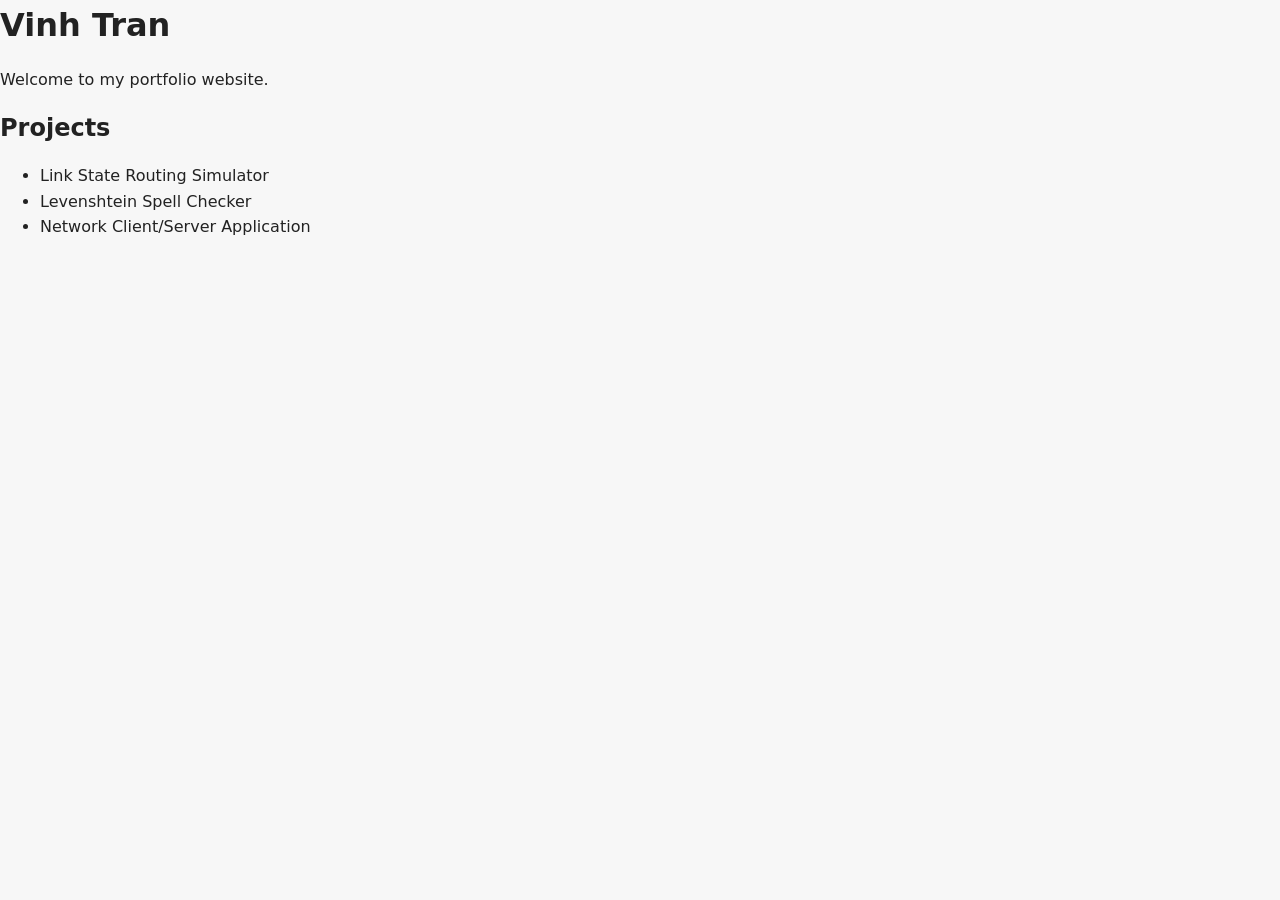
==== portfolio/index.html @ 3dbad582 "added .css and other files" ====
<!DOCTYPE html>
<html>
<head>
    <title>My Portfolio</title>
    <link rel="stylesheet" href="css/style.css">
</head>
<body>
    <h1>Vinh Tran</h1>
    <p>Welcome to my portfolio website.</p>

    <h2>Projects</h2>
    <ul>
        <li>Link State Routing Simulator</li>
        <li>Levenshtein Spell Checker</li>
        <li>Network Client/Server Application</li>
    </ul>
</body>
</html>
---- portfolio/css/style.css ----
/* Simple global stylesheet for portfolio pages */

:root {
  --bg: #f7f7f7;
  --surface: #ffffff;
  --text: #222222;
  --muted: #555555;
  --primary: #1e90ff;
  --border: #dddddd;
  --radius: 12px;
}

* {
  box-sizing: border-box;
}

html {
  scroll-behavior: smooth;
}

body {
  margin: 0;
  min-height: 100vh;
  font-family: Inter, system-ui, -apple-system, BlinkMacSystemFont, "Segoe UI", sans-serif;
  line-height: 1.6;
  color: var(--text);
  background: var(--bg);
}

img {
  max-width: 100%;
  display: block;
}

a {
  color: var(--primary);
  text-decoration: none;
}

a:hover,
a:focus {
  text-decoration: underline;
}

button,
input,
textarea,
select {
  font: inherit;
}

.container {
  width: min(1120px, calc(100% - 2rem));
  margin: 0 auto;
  padding: 2rem 0;
}

header,
section,
footer {
  padding: 2rem 0;
}

.card {
  background: var(--surface);
  border: 1px solid var(--border);
  border-radius: var(--radius);
  padding: 1.5rem;
  box-shadow: 0 8px 24px rgba(0, 0, 0, 0.04);
}

h1,
h2,
h3,
h4,
h5,
h6 {
  margin: 0 0 1rem;
  color: var(--text);
}

p {
  margin: 0 0 1rem;
}

button,
.button {
  display: inline-flex;
  align-items: center;
  justify-content: center;
  padding: 0.75rem 1.25rem;
  border: 1px solid transparent;
  border-radius: 999px;
  background: var(--primary);
  color: white;
  cursor: pointer;
  transition: background 0.2s ease;
}

button:hover,
.button:hover {
  background: #006ed9;
}

.grid {
  display: grid;
  gap: 1.5rem;
}

@media (min-width: 768px) {
  .grid-2 {
    grid-template-columns: repeat(2, minmax(0, 1fr));
  }
}
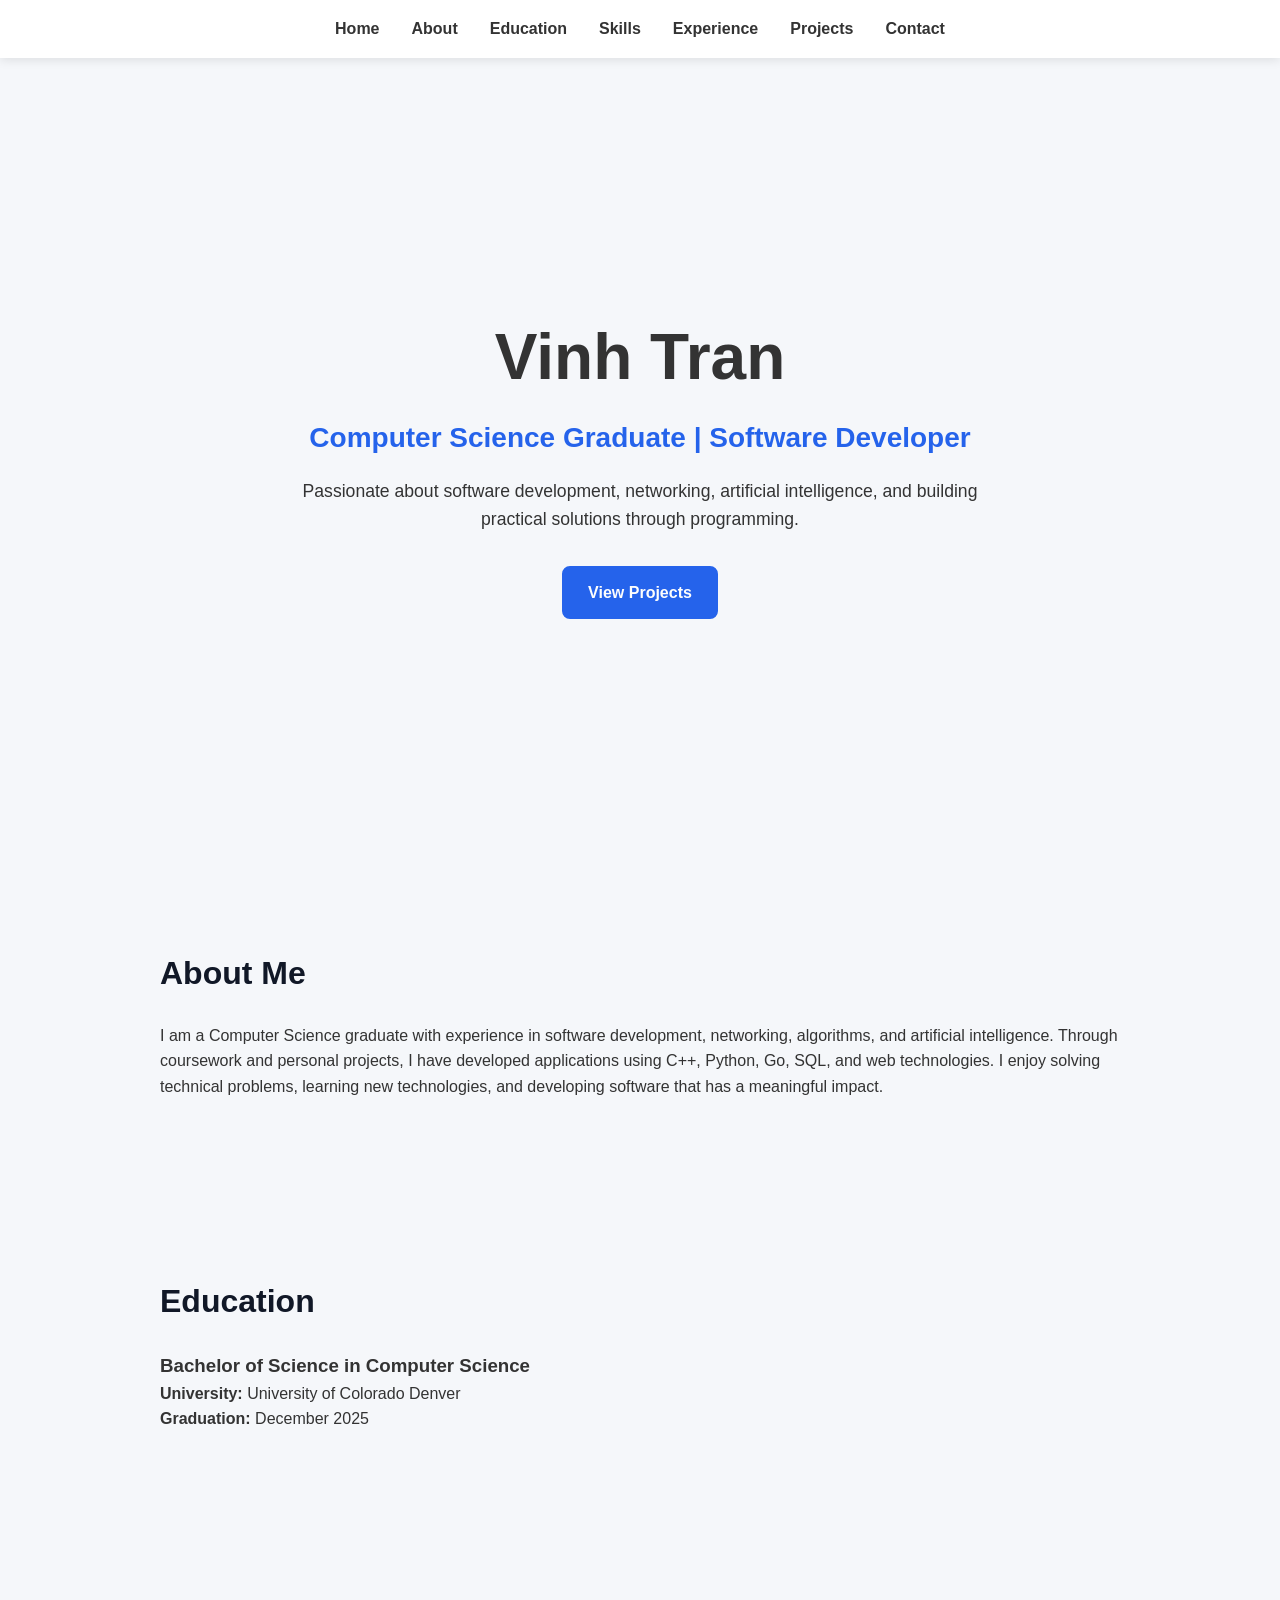
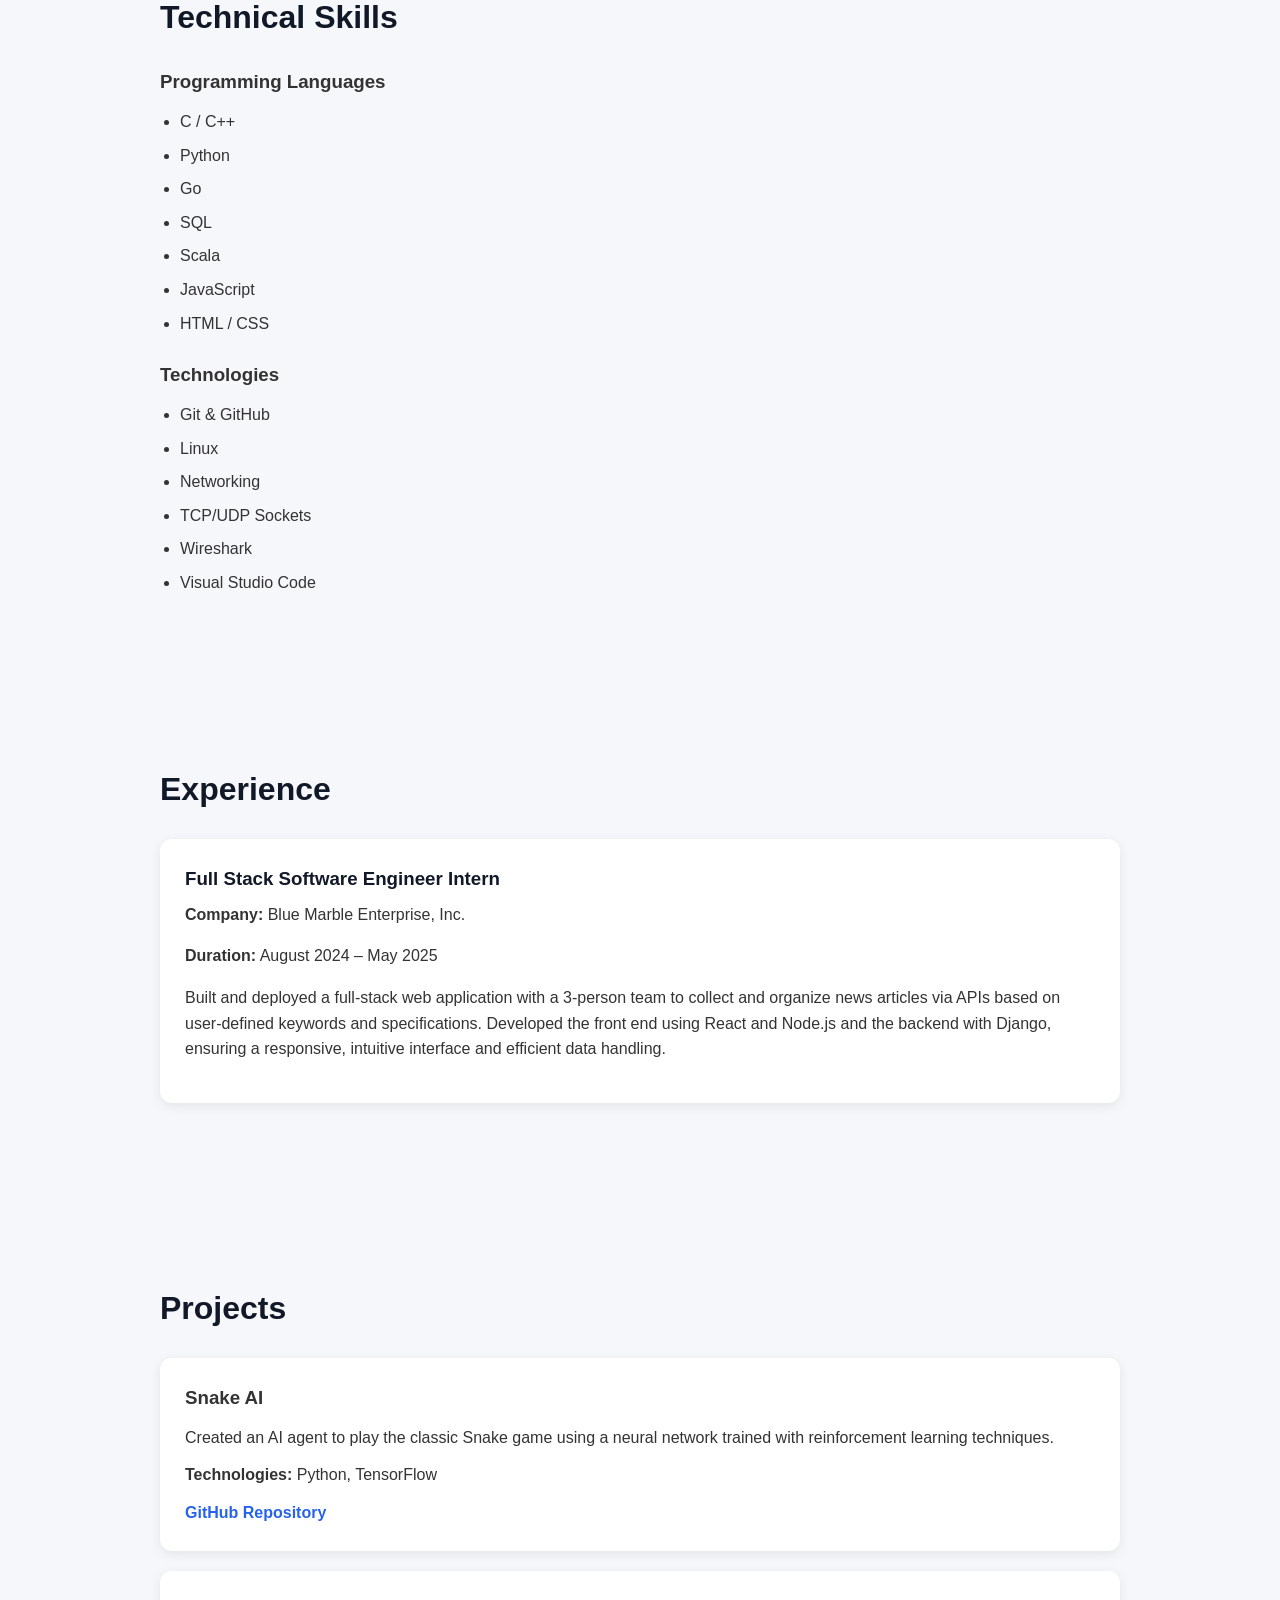
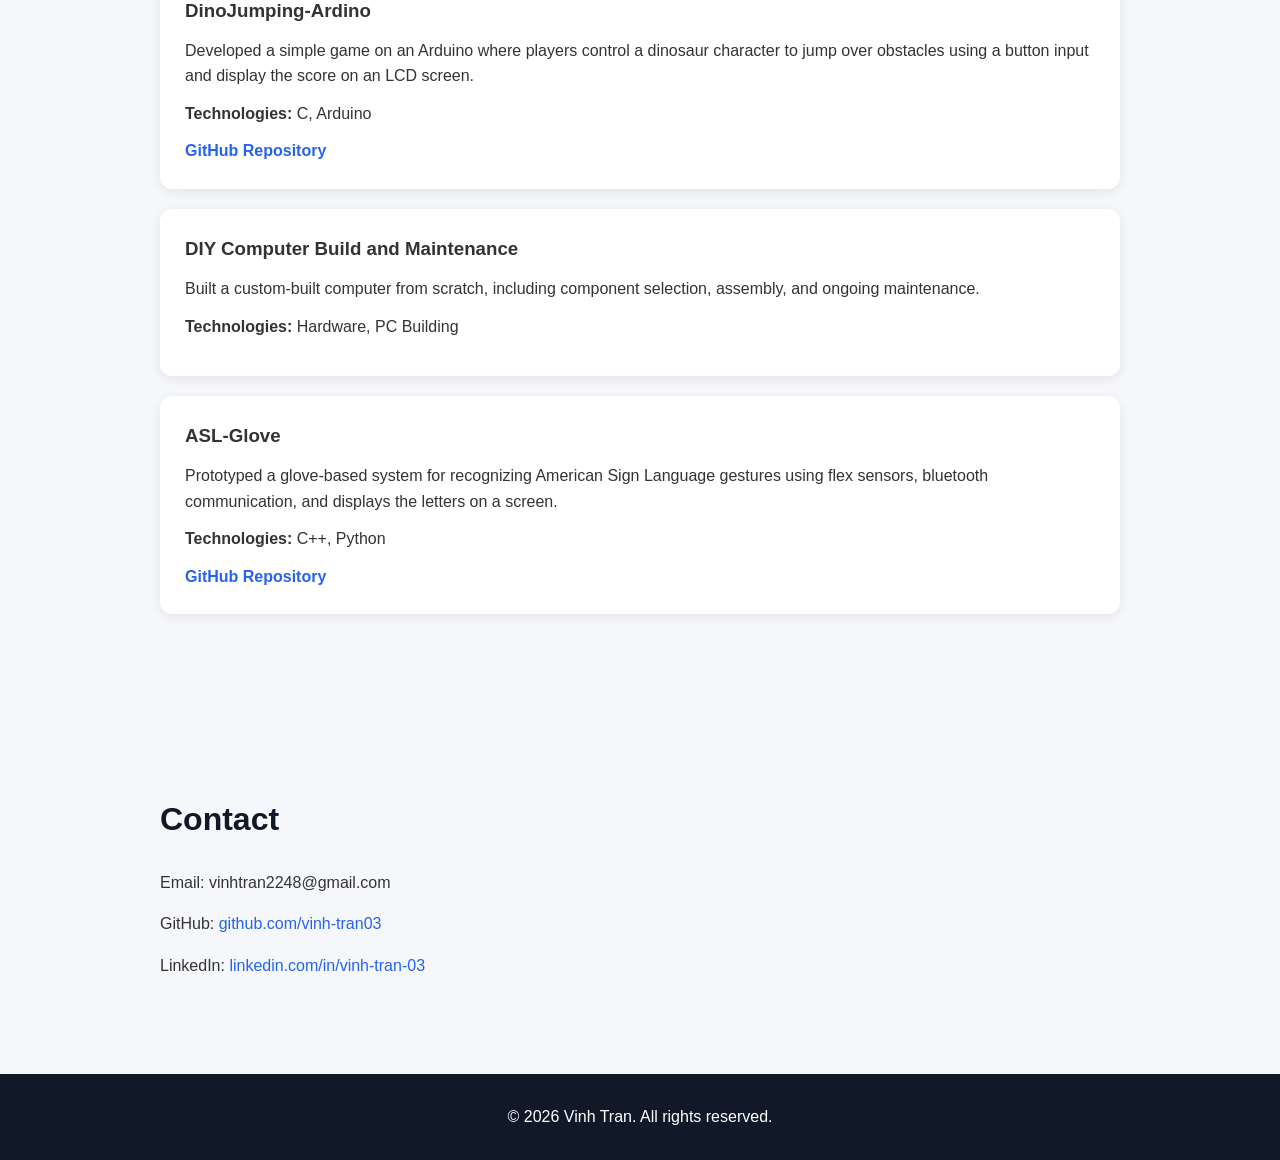
==== commit 6a24c16a: "added relevant info and better styling" ====
--- a/portfolio/index.html
+++ b/portfolio/index.html
@@ -1,18 +1,183 @@
 <!DOCTYPE html>
-<html>
+<html lang="en">
 <head>
-    <title>My Portfolio</title>
+    <meta charset="UTF-8">
+    <meta name="viewport" content="width=device-width, initial-scale=1.0">
+    <title>Vinh Tran | Portfolio</title>
+
     <link rel="stylesheet" href="css/style.css">
 </head>
 <body>
-    <h1>Vinh Tran</h1>
-    <p>Welcome to my portfolio website.</p>
 
-    <h2>Projects</h2>
-    <ul>
-        <li>Link State Routing Simulator</li>
-        <li>Levenshtein Spell Checker</li>
-        <li>Network Client/Server Application</li>
-    </ul>
+    <header>
+        <nav>
+            <ul>
+                <li><a href="#home">Home</a></li>
+                <li><a href="#about">About</a></li>
+                <li><a href="#education">Education</a></li>
+                <li><a href="#skills">Skills</a></li>
+                <li><a href="#experience">Experience</a></li>
+                <li><a href="#projects">Projects</a></li>
+                <li><a href="#contact">Contact</a></li>
+            </ul>
+        </nav>
+    </header>
+
+    <!-- Home Section -->
+    <section id="home">
+        <h1>Vinh Tran</h1>
+        <h2>Computer Science Graduate | Software Developer</h2>
+
+        <p>
+            Passionate about software development, networking,
+            artificial intelligence, and building practical solutions
+            through programming.
+        </p>
+
+        <div>
+            <a href="#projects">View Projects</a>
+        </div>
+    </section>
+
+    <!-- About Section -->
+    <section id="about">
+        <h2>About Me</h2>
+
+        <p>
+            I am a Computer Science graduate with experience in software
+            development, networking, algorithms, and artificial intelligence.
+            Through coursework and personal projects, I have developed
+            applications using C++, Python, Go, SQL, and web technologies.
+            I enjoy solving technical problems, learning new technologies,
+            and developing software that has a meaningful impact.
+        </p>
+    </section>
+
+    <!-- Education Section -->
+    <section id="education">
+        <h2>Education</h2>
+            <h3>Bachelor of Science in Computer Science</h3>
+            <p><strong>University:</strong> University of Colorado Denver</p>
+            <p><strong>Graduation:</strong> December 2025</p>
+    </section>
+
+    <!-- Skills Section -->
+    <section id="skills">
+        <h2>Technical Skills</h2>
+
+        <h3>Programming Languages</h3>
+        <ul>
+            <li>C / C++</li>
+            <li>Python</li>
+            <li>Go</li>
+            <li>SQL</li>
+            <li>Scala</li>
+            <li>JavaScript</li>
+            <li>HTML / CSS</li>
+        </ul>
+
+        <h3>Technologies</h3>
+        <ul>
+            <li>Git & GitHub</li>
+            <li>Linux</li>
+            <li>Networking</li>
+            <li>TCP/UDP Sockets</li>
+            <li>Wireshark</li>
+            <li>Visual Studio Code</li>
+        </ul>
+    </section>
+
+   <!-- Experience Section -->
+    <section id="experience">
+        <h2>Experience</h2>
+
+        <div class="experience-card">
+            <h3>Full Stack Software Engineer Intern</h3>
+            <p><strong>Company:</strong> Blue Marble Enterprise, Inc.</p>
+            <p><strong>Duration:</strong>  August 2024 – May 2025</p>
+            <p>
+                Built and deployed a full-stack web application with a 3-person team to collect and 
+                organize news articles via APIs based on user-defined keywords and specifications.
+                Developed the front end using React and Node.js and the backend with Django, 
+                ensuring a responsive, intuitive interface and efficient data handling. 
+            </p>
+        </div>
+    </section>
+
+    <!-- Projects Section -->
+    <section id="projects">
+        <h2>Projects</h2>
+
+        <div class="project-card">
+            <h3>Snake AI</h3>
+            <p>
+                Created an AI agent to play the classic Snake game using a neural network trained 
+                with reinforcement learning techniques.
+            </p>
+
+            <p><strong>Technologies:</strong> Python, TensorFlow</p>
+
+            <a href="https://github.com/vinh-tran03/SnakeAI" target="_blank">GitHub Repository</a>
+        </div>
+
+        <div class="project-card">
+            <h3>DinoJumping-Ardino</h3>
+            <p>
+                Developed a simple game on an Arduino where players control a dinosaur character
+                to jump over obstacles using a button input and display the score on an LCD screen.
+            </p>
+
+            <p><strong>Technologies:</strong> C, Arduino</p>
+
+            <a href="https://github.com/vinh-tran03/DinoJumping-Ardino" target="_blank">GitHub Repository</a>
+        </div>
+
+        <div class="project-card">
+            <h3>DIY Computer Build and Maintenance</h3>
+            <p>
+                Built a custom-built computer from scratch, including component selection,
+                assembly, and ongoing maintenance.
+            </p>
+            <p><strong>Technologies:</strong> Hardware, PC Building</p>
+        </div>
+
+        <div class="project-card">
+            <h3>ASL-Glove</h3>
+            <p>
+                Prototyped a glove-based system for recognizing American Sign Language
+                gestures using flex sensors, bluetooth communication, and displays the letters on a screen.
+            </p>
+
+            <p><strong>Technologies:</strong> C++, Python</p>
+
+            <a href="https://github.com/vinh-tran03/ASL-Glove" target="_blank">GitHub Repository</a>
+        </div>
+    </section>
+
+    <!-- Contact Section -->
+    <section id="contact">
+        <h2>Contact</h2>
+
+        <p>Email: vinhtran2248@gmail.com</p>
+
+        <p>
+            GitHub:
+            <a href="https://github.com/vinh-tran03" target="_blank">
+                github.com/vinh-tran03
+            </a>
+        </p>
+
+        <p>
+            LinkedIn:
+            <a href="https://www.linkedin.com/in/vinh-tran-03/" target="_blank">
+                linkedin.com/in/vinh-tran-03
+            </a>
+        </p>
+    </section>
+
+    <footer>
+        <p>&copy; 2026 Vinh Tran. All rights reserved.</p>
+    </footer>
+
 </body>
 </html>
--- a/portfolio/css/style.css
+++ b/portfolio/css/style.css
@@ -1,114 +1,282 @@
-/* Simple global stylesheet for portfolio pages */
-
-:root {
-  --bg: #f7f7f7;
-  --surface: #ffffff;
-  --text: #222222;
-  --muted: #555555;
-  --primary: #1e90ff;
-  --border: #dddddd;
-  --radius: 12px;
-}
+/* =========================
+   Global Styles
+========================= */
 
 * {
-  box-sizing: border-box;
+    margin: 0;
+    padding: 0;
+    box-sizing: border-box;
 }
 
 html {
-  scroll-behavior: smooth;
+    scroll-behavior: smooth;
 }
 
 body {
-  margin: 0;
-  min-height: 100vh;
-  font-family: Inter, system-ui, -apple-system, BlinkMacSystemFont, "Segoe UI", sans-serif;
-  line-height: 1.6;
-  color: var(--text);
-  background: var(--bg);
-}
-
-img {
-  max-width: 100%;
-  display: block;
-}
-
-a {
-  color: var(--primary);
-  text-decoration: none;
-}
-
-a:hover,
-a:focus {
-  text-decoration: underline;
-}
-
-button,
-input,
-textarea,
-select {
-  font: inherit;
-}
-
-.container {
-  width: min(1120px, calc(100% - 2rem));
-  margin: 0 auto;
-  padding: 2rem 0;
-}
-
-header,
-section,
+    font-family: Arial, Helvetica, sans-serif;
+    line-height: 1.6;
+    background-color: #f5f7fa;
+    color: #333;
+}
+
+/* =========================
+   Navigation
+========================= */
+
+header {
+    position: sticky;
+    top: 0;
+    background: white;
+    box-shadow: 0 2px 10px rgba(0, 0, 0, 0.1);
+    z-index: 100;
+}
+
+nav {
+    max-width: 1200px;
+    margin: auto;
+    padding: 1rem 2rem;
+}
+
+nav ul {
+    display: flex;
+    justify-content: center;
+    gap: 2rem;
+    list-style: none;
+}
+
+nav a {
+    text-decoration: none;
+    color: #333;
+    font-weight: 600;
+    transition: 0.3s;
+}
+
+nav a:hover {
+    color: #2563eb;
+}
+
+/* =========================
+   Sections
+========================= */
+
+section {
+    max-width: 1000px;
+    margin: auto;
+    padding: 80px 20px;
+}
+
+section h2 {
+    font-size: 2rem;
+    margin-bottom: 1.5rem;
+    color: #111827;
+}
+
+/* =========================
+   Home Section
+========================= */
+
+#home {
+    min-height: 90vh;
+    display: flex;
+    flex-direction: column;
+    justify-content: center;
+    text-align: center;
+}
+
+#home h1 {
+    font-size: 4rem;
+    margin-bottom: 0.5rem;
+}
+
+#home h2 {
+    font-size: 1.75rem;
+    color: #2563eb;
+    margin-bottom: 1rem;
+}
+
+#home p {
+    max-width: 700px;
+    margin: 0 auto 2rem;
+    font-size: 1.1rem;
+}
+
+#home div {
+    display: flex;
+    justify-content: center;
+    gap: 1rem;
+    flex-wrap: wrap;
+}
+
+/* Buttons */
+
+#home a {
+    display: inline-block;
+    text-decoration: none;
+    padding: 12px 24px;
+    border-radius: 8px;
+    font-weight: bold;
+    transition: 0.3s;
+    background-color: #2563eb;
+    color: white;
+}
+
+#home a:hover {
+    transform: translateY(-2px);
+}
+
+#home a:last-child {
+    border: 2px solid #2563eb;
+    color: #fdfdfd;
+}
+
+#home a:last-child:hover {
+    background-color: #2563eb;
+    color: white;
+}
+
+/* =========================
+   About
+========================= */
+
+#about p {
+    margin-bottom: 1rem;
+}
+
+/* =========================
+   Skills
+========================= */
+
+#skills h3 {
+    margin-top: 1.5rem;
+    margin-bottom: 0.75rem;
+}
+
+#skills ul {
+    margin-left: 20px;
+}
+
+#skills li {
+    margin-bottom: 0.5rem;
+}
+
+/* =========================
+   Experience
+========================= */
+
+.experience-card {
+    background: white;
+    padding: 25px;
+    margin-bottom: 20px;
+    border-radius: 12px;
+    box-shadow: 0 3px 12px rgba(0,0,0,0.08);
+}
+
+.experience-card h3 {
+    margin-bottom: 0.5rem;
+    color: #111827;
+}
+
+.experience-card h4 {
+    color: #2563eb;
+    margin-bottom: 1rem;
+}
+
+.experience-card p {
+    margin-bottom: 1rem;
+}
+
+.experience-card ul {
+    margin-left: 20px;
+    margin-bottom: 1rem;
+}
+
+.experience-card li {
+    margin-bottom: 0.5rem;
+}
+
+/* =========================
+   Projects
+========================= */
+
+.project-card {
+    background: white;
+    padding: 25px;
+    margin-bottom: 20px;
+    border-radius: 12px;
+    box-shadow: 0 3px 12px rgba(0,0,0,0.08);
+    transition: 0.3s;
+}
+
+.project-card:hover {
+    transform: translateY(-4px);
+}
+
+.project-card h3 {
+    margin-bottom: 0.75rem;
+}
+
+.project-card p {
+    margin-bottom: 0.75rem;
+}
+
+.project-card a {
+    color: #2563eb;
+    text-decoration: none;
+    font-weight: bold;
+}
+
+.project-card a:hover {
+    text-decoration: underline;
+}
+
+/* =========================
+   Contact
+========================= */
+
+#contact p {
+    margin-bottom: 1rem;
+}
+
+#contact a {
+    color: #2563eb;
+    text-decoration: none;
+}
+
+#contact a:hover {
+    text-decoration: underline;
+}
+
+/* =========================
+   Footer
+========================= */
+
 footer {
-  padding: 2rem 0;
-}
-
-.card {
-  background: var(--surface);
-  border: 1px solid var(--border);
-  border-radius: var(--radius);
-  padding: 1.5rem;
-  box-shadow: 0 8px 24px rgba(0, 0, 0, 0.04);
-}
-
-h1,
-h2,
-h3,
-h4,
-h5,
-h6 {
-  margin: 0 0 1rem;
-  color: var(--text);
-}
-
-p {
-  margin: 0 0 1rem;
-}
-
-button,
-.button {
-  display: inline-flex;
-  align-items: center;
-  justify-content: center;
-  padding: 0.75rem 1.25rem;
-  border: 1px solid transparent;
-  border-radius: 999px;
-  background: var(--primary);
-  color: white;
-  cursor: pointer;
-  transition: background 0.2s ease;
-}
-
-button:hover,
-.button:hover {
-  background: #006ed9;
-}
-
-.grid {
-  display: grid;
-  gap: 1.5rem;
-}
-
-@media (min-width: 768px) {
-  .grid-2 {
-    grid-template-columns: repeat(2, minmax(0, 1fr));
-  }
-}
+    text-align: center;
+    padding: 30px;
+    background-color: #111827;
+    color: white;
+}
+
+/* =========================
+   Mobile
+========================= */
+
+@media (max-width: 768px) {
+
+    nav ul {
+        flex-wrap: wrap;
+        gap: 1rem;
+    }
+
+    #home h1 {
+        font-size: 2.5rem;
+    }
+
+    #home h2 {
+        font-size: 1.3rem;
+    }
+
+    section {
+        padding: 60px 20px;
+    }
+}
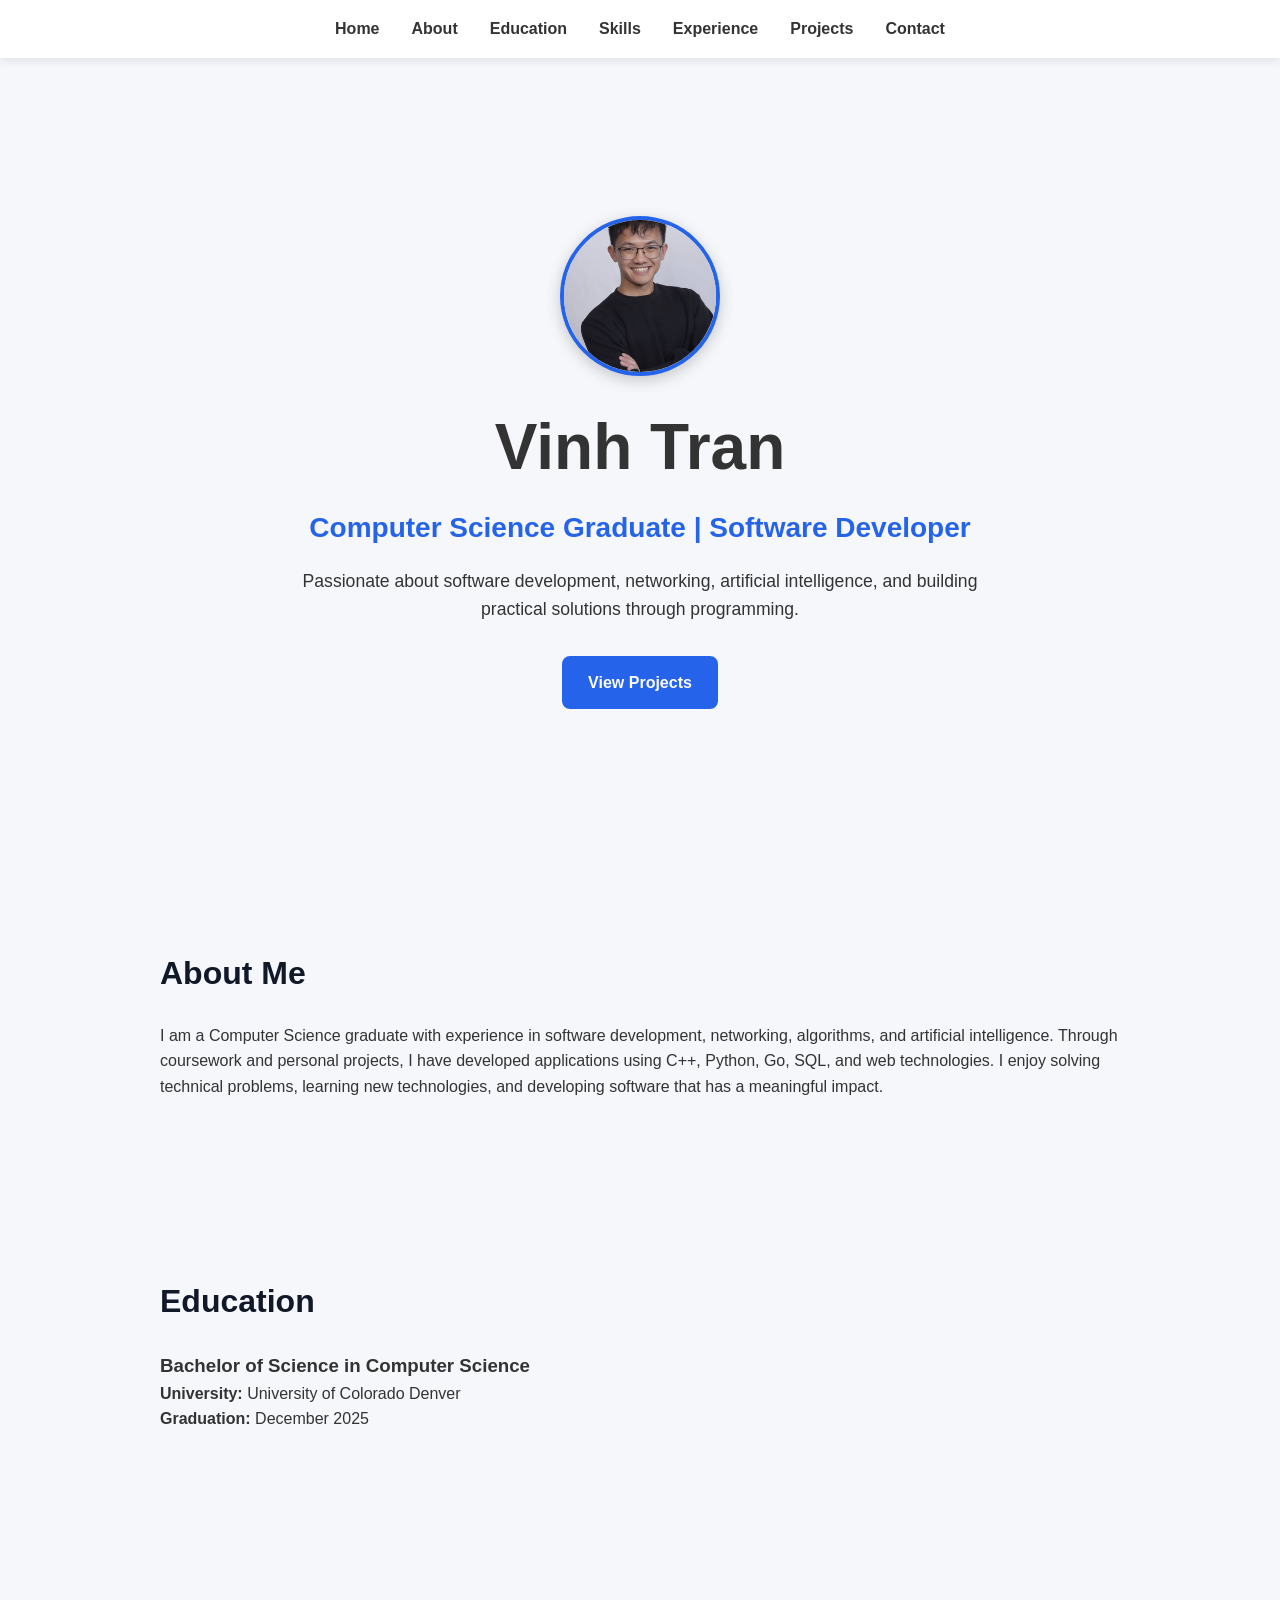
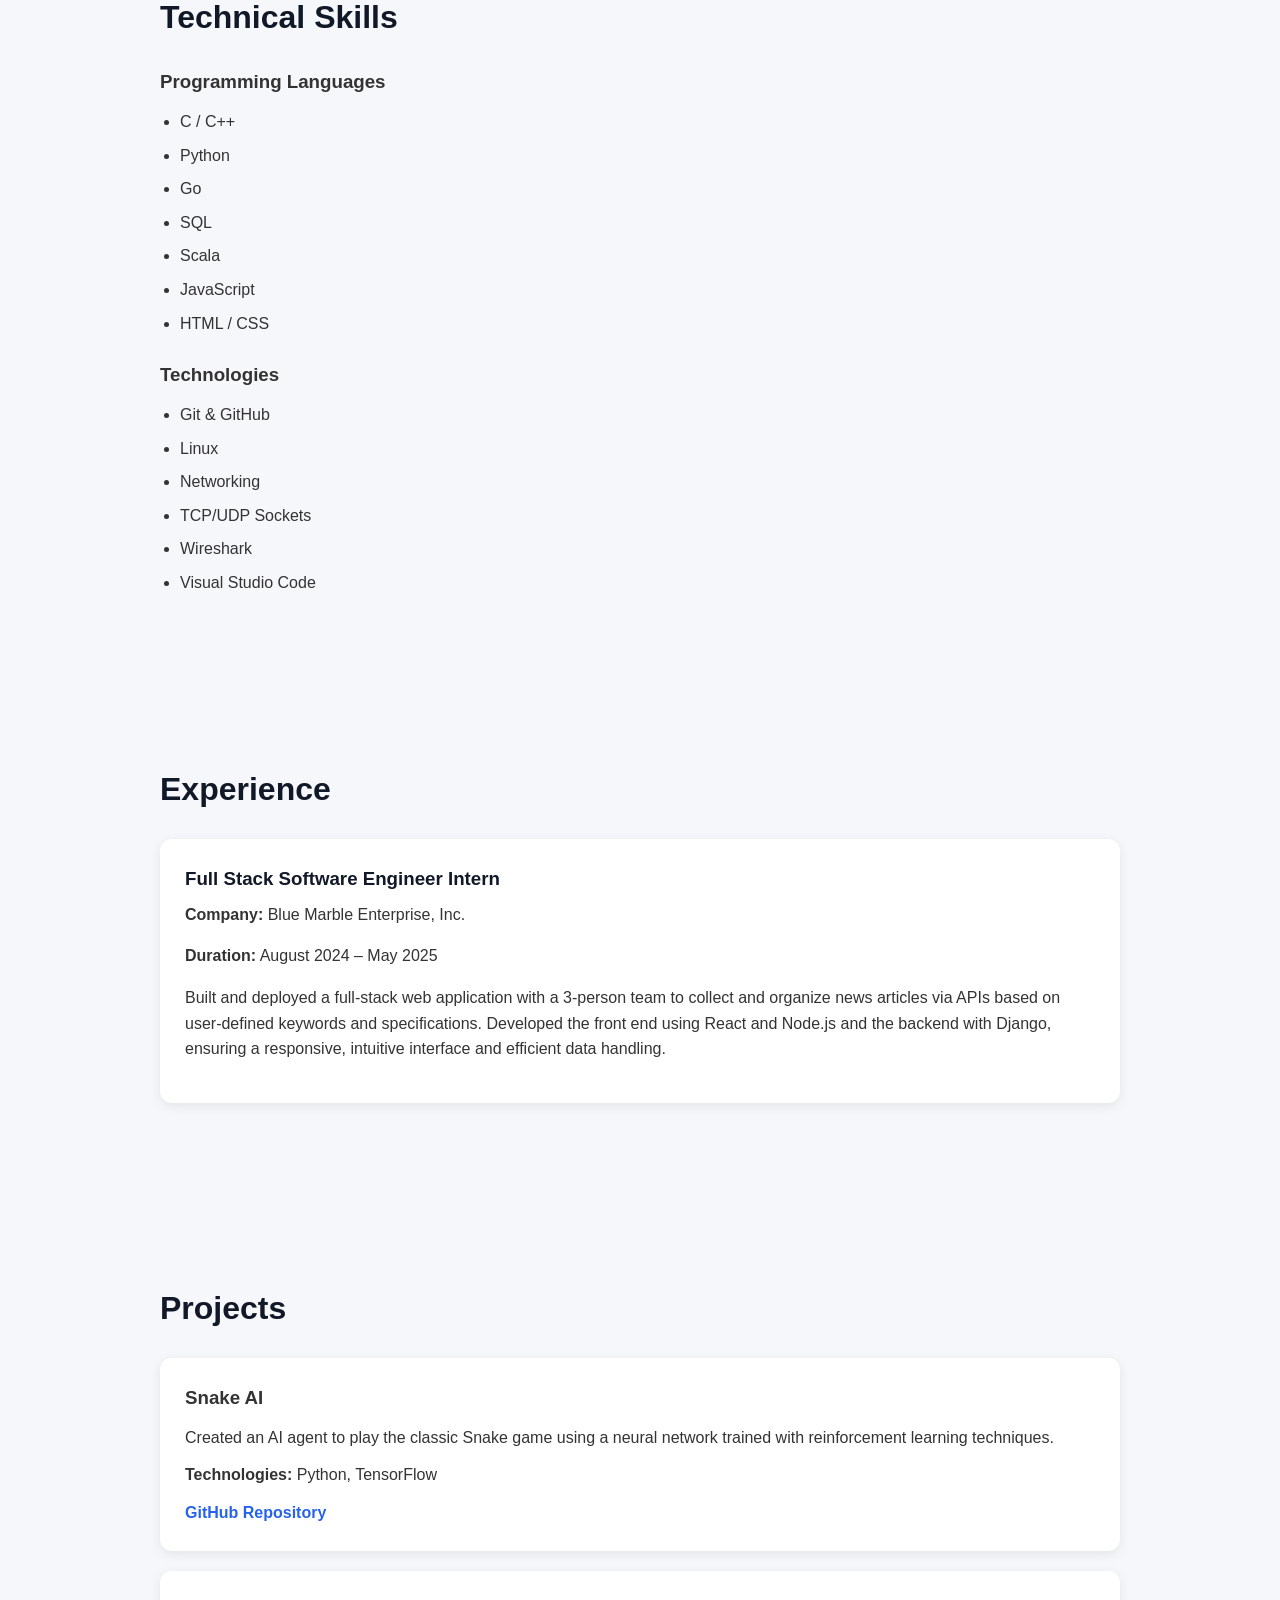
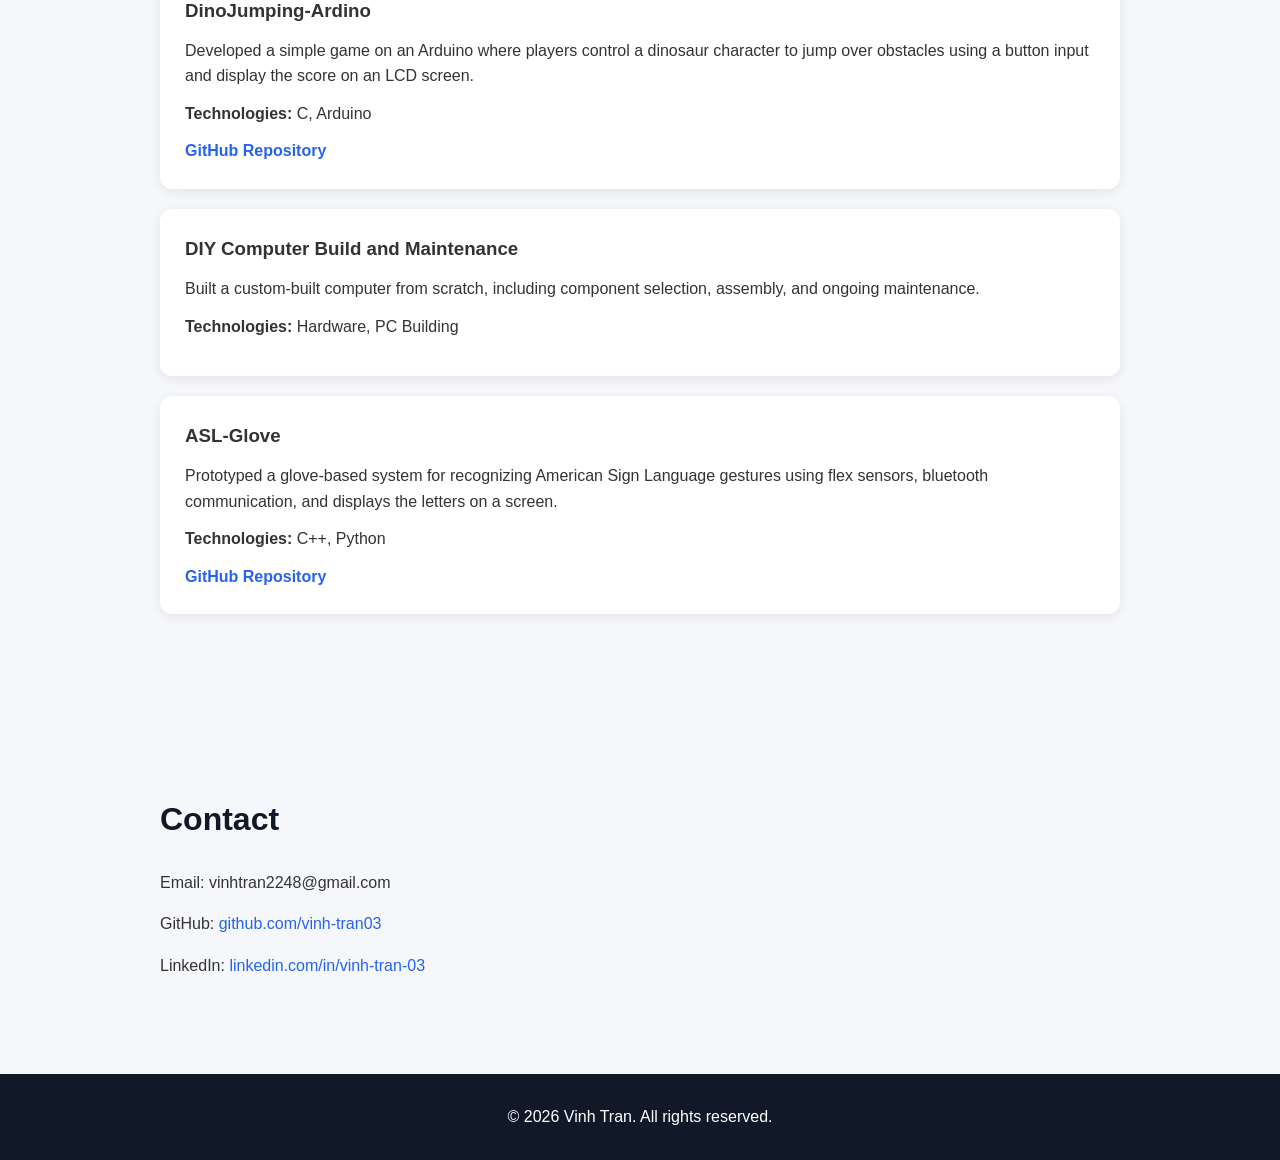
==== commit 388e7a5b: "added photo" ====
--- a/portfolio/index.html
+++ b/portfolio/index.html
@@ -25,6 +25,7 @@
 
     <!-- Home Section -->
     <section id="home">
+        <img src="images/profile.png" alt="Profile Picture" class="profile-photo">
         <h1>Vinh Tran</h1>
         <h2>Computer Science Graduate | Software Developer</h2>
 
@@ -42,7 +43,7 @@
     <!-- About Section -->
     <section id="about">
         <h2>About Me</h2>
-
+        
         <p>
             I am a Computer Science graduate with experience in software
             development, networking, algorithms, and artificial intelligence.
--- a/portfolio/css/style.css
+++ b/portfolio/css/style.css
@@ -230,6 +230,21 @@
 }
 
 /* =========================
+   Profile Photo
+========================= */
+
+.profile-photo {
+    width: 160px;
+    height: 160px;
+    object-fit: cover;
+    border-radius: 50%;
+    margin: 0 auto 20px;
+    display: block;
+    box-shadow: 0 4px 15px rgba(0,0,0,0.2);
+    border: 4px solid #2563eb;
+}
+
+/* =========================
    Contact
 ========================= */
 
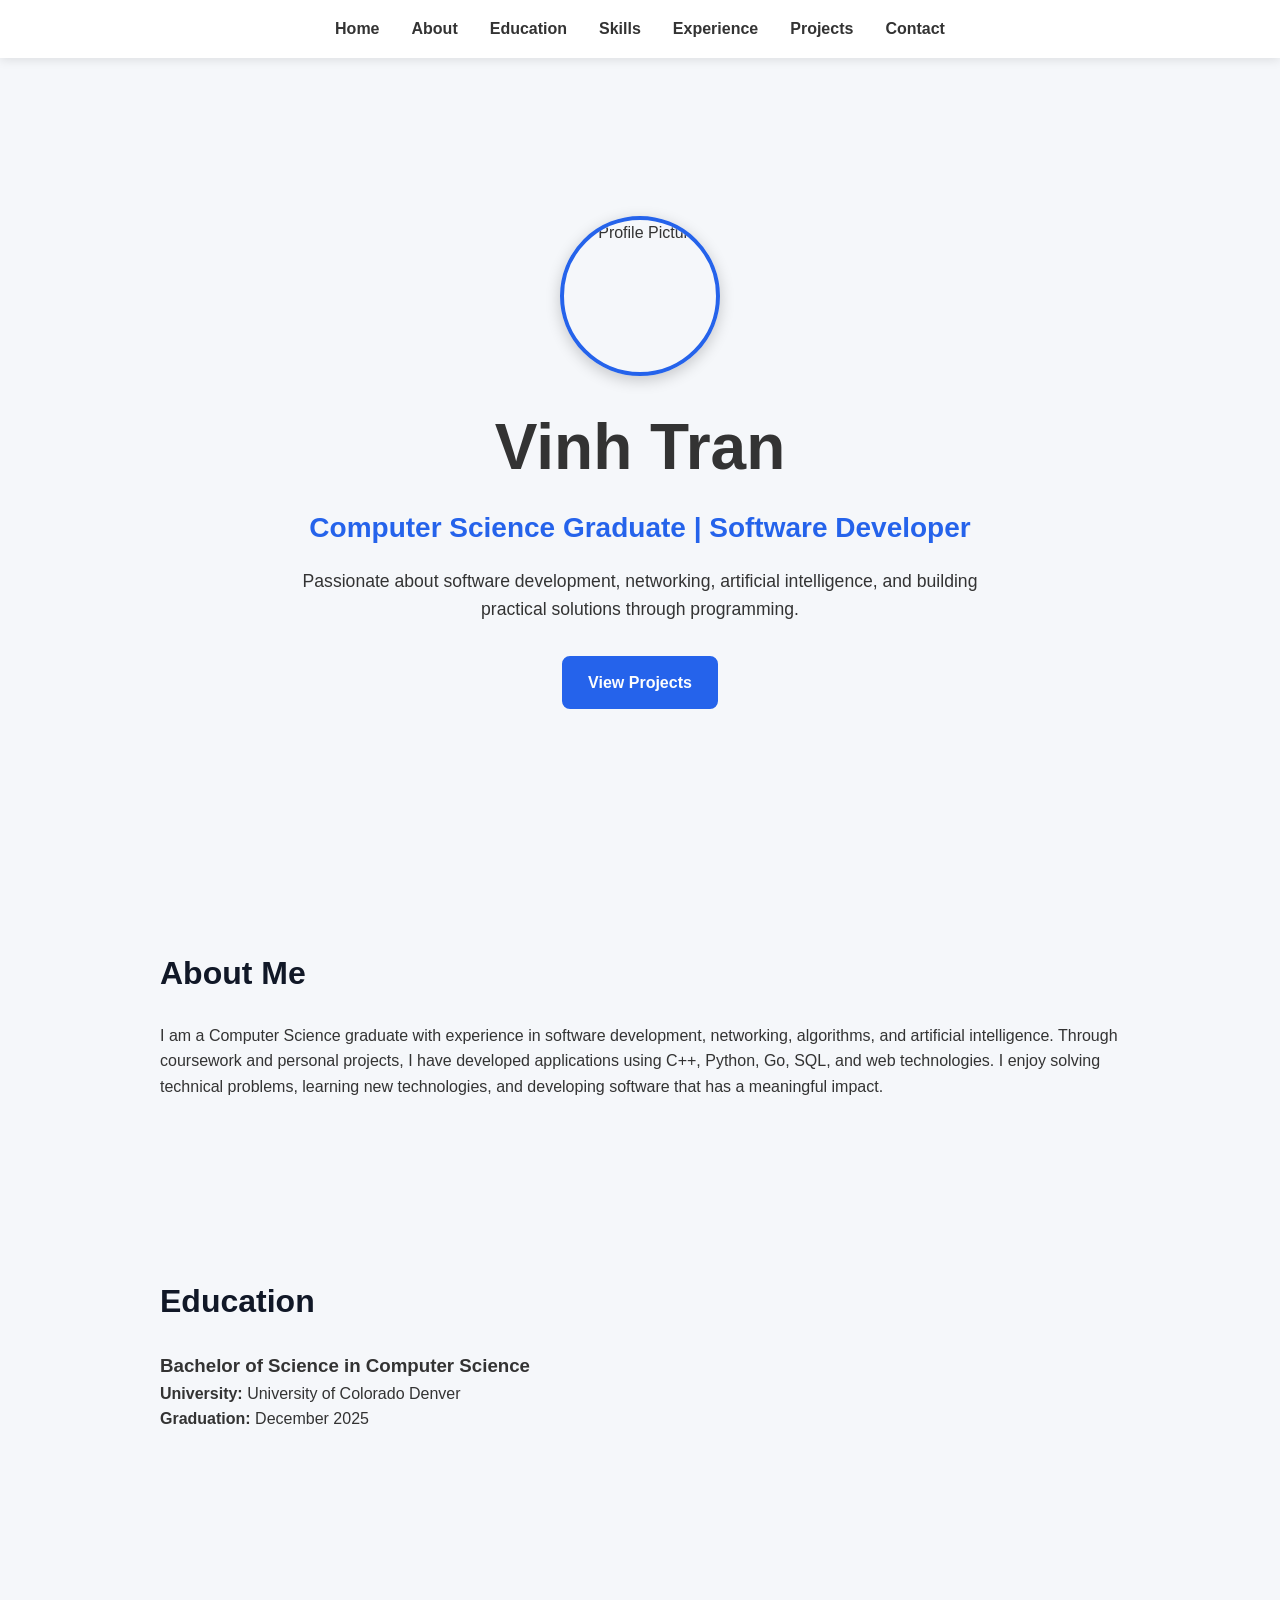
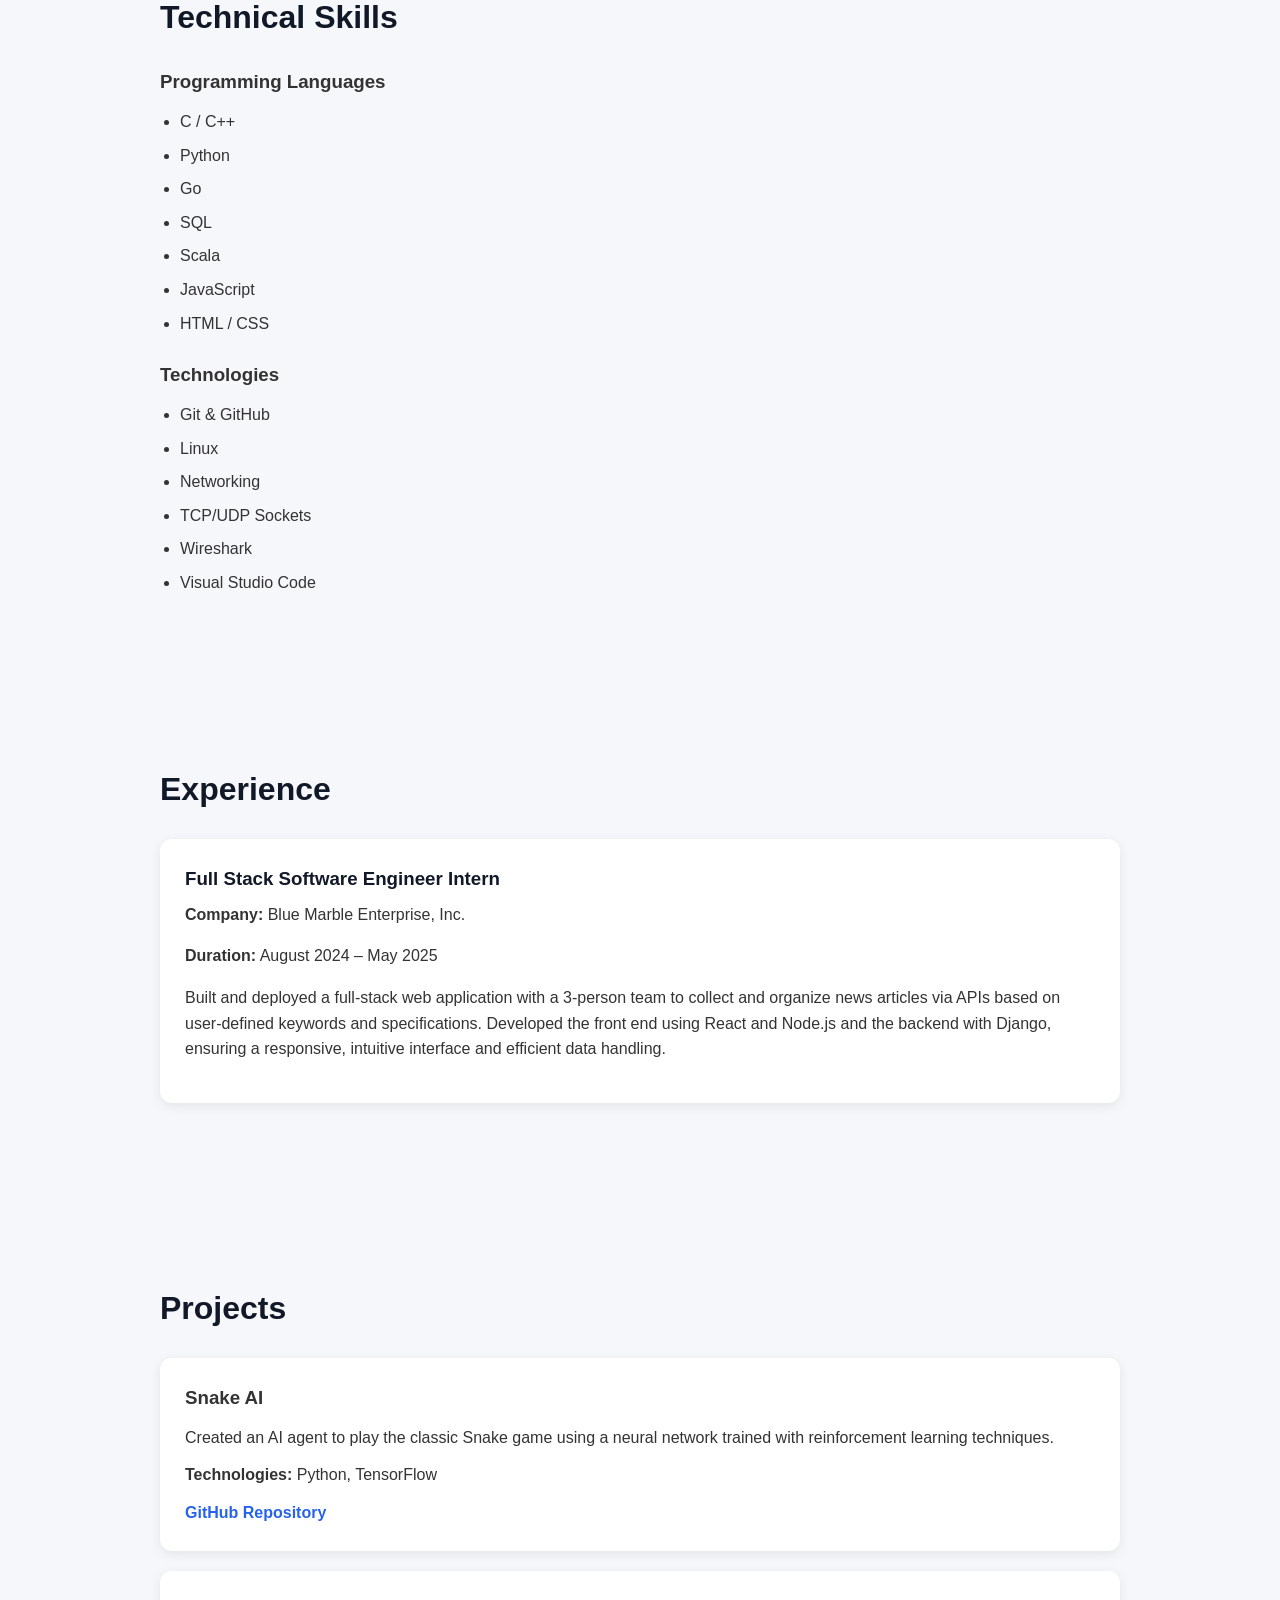
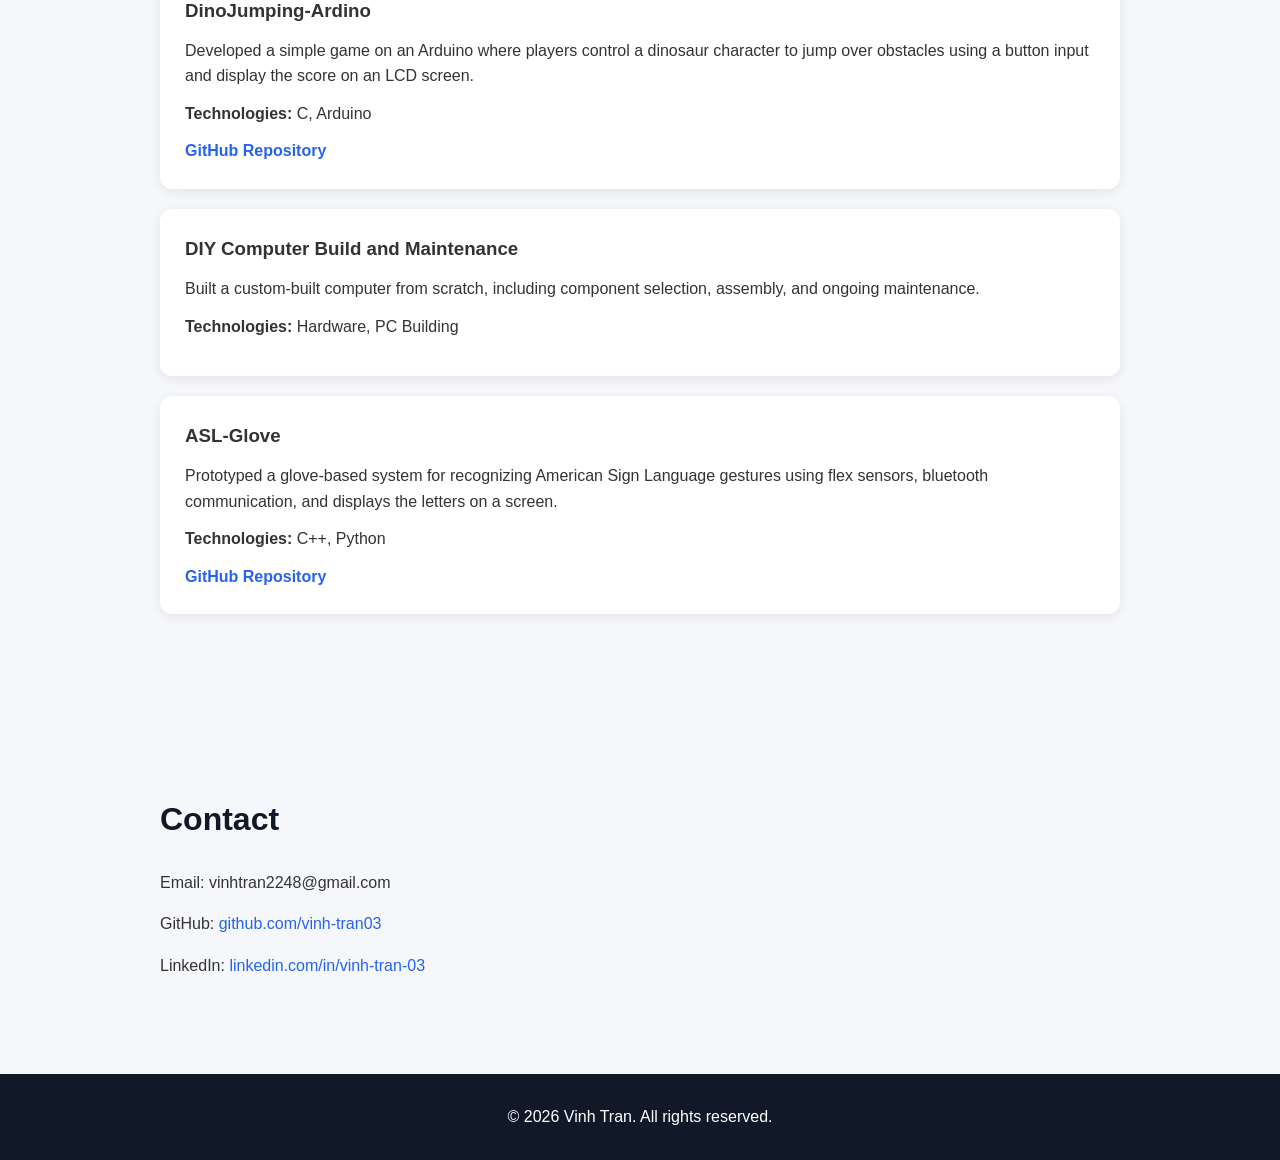
==== commit 92df5d3d: "Update index.html" ====
--- a/portfolio/index.html
+++ b/portfolio/index.html
@@ -25,7 +25,7 @@
 
     <!-- Home Section -->
     <section id="home">
-        <img src="images/profile.png" alt="Profile Picture" class="profile-photo">
+        <img src="images/profile.jpg" alt="Profile Picture" class="profile-photo">
         <h1>Vinh Tran</h1>
         <h2>Computer Science Graduate | Software Developer</h2>
 
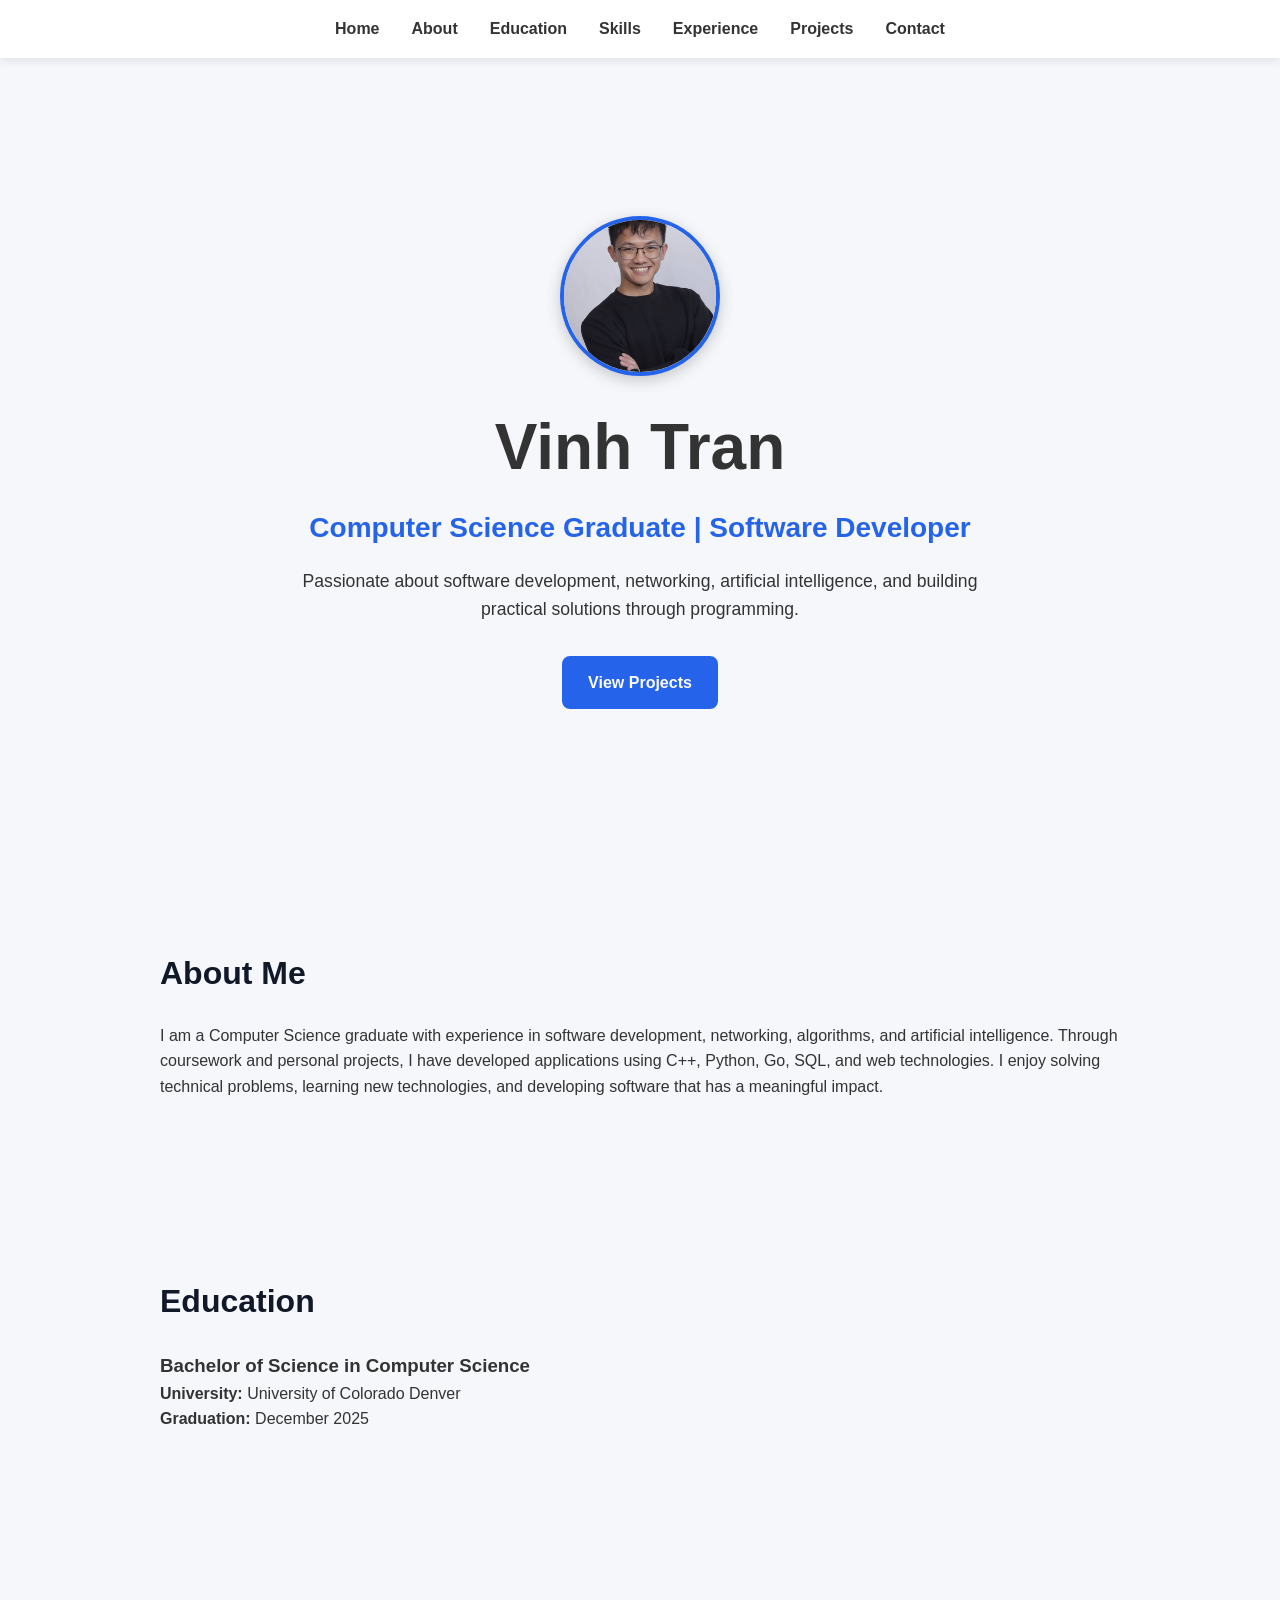
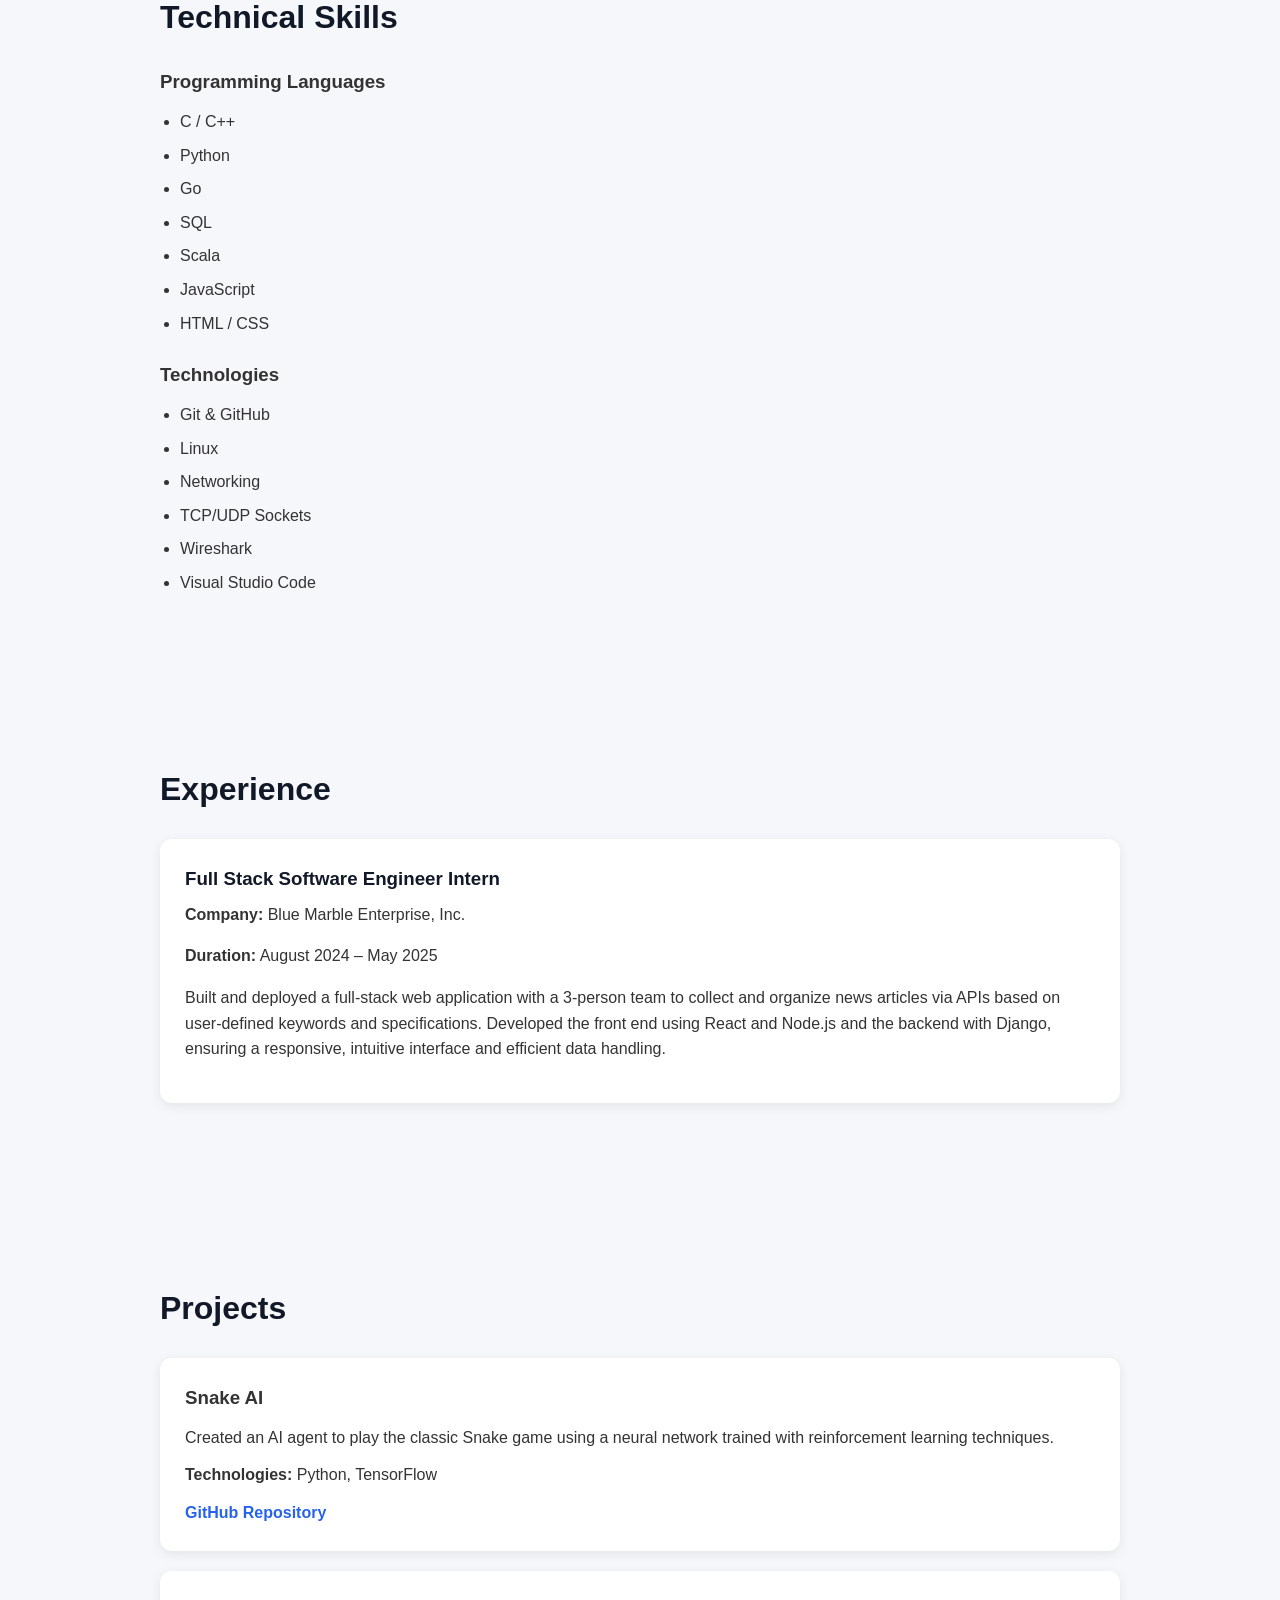
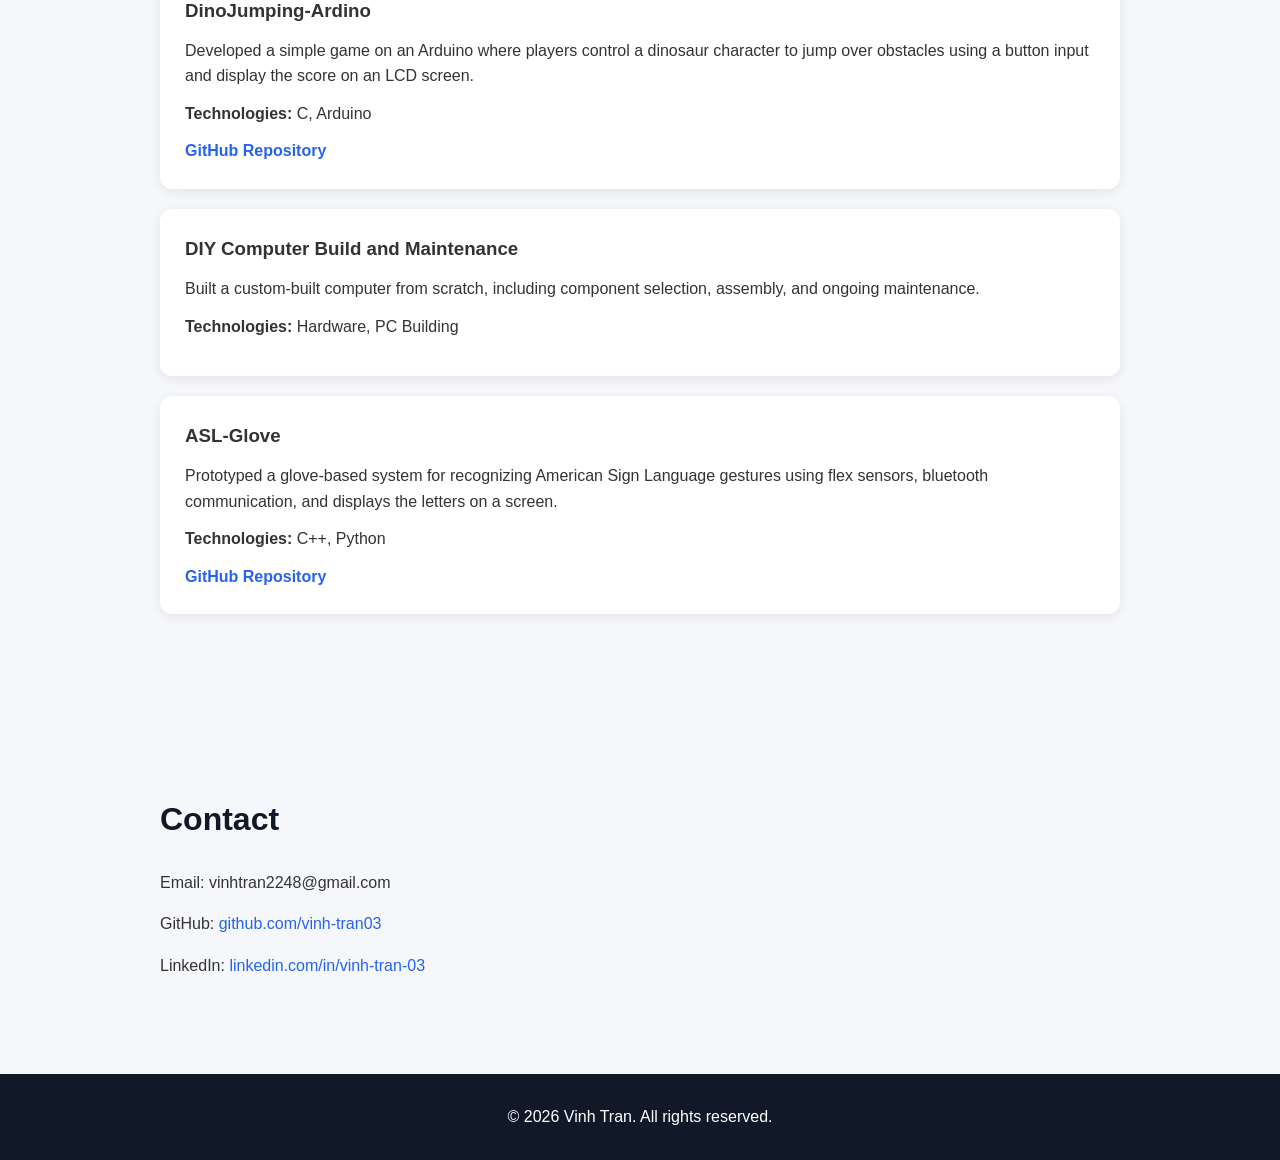
==== commit ad826fc2: "fixed photo" ====
--- a/portfolio/index.html
+++ b/portfolio/index.html
@@ -25,7 +25,7 @@
 
     <!-- Home Section -->
     <section id="home">
-        <img src="images/profile.jpg" alt="Profile Picture" class="profile-photo">
+        <img src="images/profile.png" alt="Profile Picture" class="profile-photo">
         <h1>Vinh Tran</h1>
         <h2>Computer Science Graduate | Software Developer</h2>
 
--- a/portfolio/css/style.css
+++ b/portfolio/css/style.css
@@ -69,164 +69,6 @@
     font-size: 2rem;
     margin-bottom: 1.5rem;
     color: #111827;
-}
-
-/* =========================
-   Home Section
-========================= */
-
-#home {
-    min-height: 90vh;
-    display: flex;
-    flex-direction: column;
-    justify-content: center;
-    text-align: center;
-}
-
-#home h1 {
-    font-size: 4rem;
-    margin-bottom: 0.5rem;
-}
-
-#home h2 {
-    font-size: 1.75rem;
-    color: #2563eb;
-    margin-bottom: 1rem;
-}
-
-#home p {
-    max-width: 700px;
-    margin: 0 auto 2rem;
-    font-size: 1.1rem;
-}
-
-#home div {
-    display: flex;
-    justify-content: center;
-    gap: 1rem;
-    flex-wrap: wrap;
-}
-
-/* Buttons */
-
-#home a {
-    display: inline-block;
-    text-decoration: none;
-    padding: 12px 24px;
-    border-radius: 8px;
-    font-weight: bold;
-    transition: 0.3s;
-    background-color: #2563eb;
-    color: white;
-}
-
-#home a:hover {
-    transform: translateY(-2px);
-}
-
-#home a:last-child {
-    border: 2px solid #2563eb;
-    color: #fdfdfd;
-}
-
-#home a:last-child:hover {
-    background-color: #2563eb;
-    color: white;
-}
-
-/* =========================
-   About
-========================= */
-
-#about p {
-    margin-bottom: 1rem;
-}
-
-/* =========================
-   Skills
-========================= */
-
-#skills h3 {
-    margin-top: 1.5rem;
-    margin-bottom: 0.75rem;
-}
-
-#skills ul {
-    margin-left: 20px;
-}
-
-#skills li {
-    margin-bottom: 0.5rem;
-}
-
-/* =========================
-   Experience
-========================= */
-
-.experience-card {
-    background: white;
-    padding: 25px;
-    margin-bottom: 20px;
-    border-radius: 12px;
-    box-shadow: 0 3px 12px rgba(0,0,0,0.08);
-}
-
-.experience-card h3 {
-    margin-bottom: 0.5rem;
-    color: #111827;
-}
-
-.experience-card h4 {
-    color: #2563eb;
-    margin-bottom: 1rem;
-}
-
-.experience-card p {
-    margin-bottom: 1rem;
-}
-
-.experience-card ul {
-    margin-left: 20px;
-    margin-bottom: 1rem;
-}
-
-.experience-card li {
-    margin-bottom: 0.5rem;
-}
-
-/* =========================
-   Projects
-========================= */
-
-.project-card {
-    background: white;
-    padding: 25px;
-    margin-bottom: 20px;
-    border-radius: 12px;
-    box-shadow: 0 3px 12px rgba(0,0,0,0.08);
-    transition: 0.3s;
-}
-
-.project-card:hover {
-    transform: translateY(-4px);
-}
-
-.project-card h3 {
-    margin-bottom: 0.75rem;
-}
-
-.project-card p {
-    margin-bottom: 0.75rem;
-}
-
-.project-card a {
-    color: #2563eb;
-    text-decoration: none;
-    font-weight: bold;
-}
-
-.project-card a:hover {
-    text-decoration: underline;
 }
 
 /* =========================
@@ -245,6 +87,165 @@
 }
 
 /* =========================
+   Home Section
+========================= */
+
+#home {
+    min-height: 90vh;
+    display: flex;
+    flex-direction: column;
+    justify-content: center;
+    text-align: center;
+}
+
+#home h1 {
+    font-size: 4rem;
+    margin-bottom: 0.5rem;
+}
+
+#home h2 {
+    font-size: 1.75rem;
+    color: #2563eb;
+    margin-bottom: 1rem;
+}
+
+#home p {
+    max-width: 700px;
+    margin: 0 auto 2rem;
+    font-size: 1.1rem;
+}
+
+#home div {
+    display: flex;
+    justify-content: center;
+    gap: 1rem;
+    flex-wrap: wrap;
+}
+
+/* Buttons */
+
+#home a {
+    display: inline-block;
+    text-decoration: none;
+    padding: 12px 24px;
+    border-radius: 8px;
+    font-weight: bold;
+    transition: 0.3s;
+    background-color: #2563eb;
+    color: white;
+}
+
+#home a:hover {
+    transform: translateY(-2px);
+}
+
+#home a:last-child {
+    border: 2px solid #2563eb;
+    color: #fdfdfd;
+}
+
+#home a:last-child:hover {
+    background-color: #2563eb;
+    color: white;
+}
+
+/* =========================
+   About
+========================= */
+
+#about p {
+    margin-bottom: 1rem;
+}
+
+/* =========================
+   Skills
+========================= */
+
+#skills h3 {
+    margin-top: 1.5rem;
+    margin-bottom: 0.75rem;
+}
+
+#skills ul {
+    margin-left: 20px;
+}
+
+#skills li {
+    margin-bottom: 0.5rem;
+}
+
+/* =========================
+   Experience
+========================= */
+
+.experience-card {
+    background: white;
+    padding: 25px;
+    margin-bottom: 20px;
+    border-radius: 12px;
+    box-shadow: 0 3px 12px rgba(0,0,0,0.08);
+}
+
+.experience-card h3 {
+    margin-bottom: 0.5rem;
+    color: #111827;
+}
+
+.experience-card h4 {
+    color: #2563eb;
+    margin-bottom: 1rem;
+}
+
+.experience-card p {
+    margin-bottom: 1rem;
+}
+
+.experience-card ul {
+    margin-left: 20px;
+    margin-bottom: 1rem;
+}
+
+.experience-card li {
+    margin-bottom: 0.5rem;
+}
+
+/* =========================
+   Projects
+========================= */
+
+.project-card {
+    background: white;
+    padding: 25px;
+    margin-bottom: 20px;
+    border-radius: 12px;
+    box-shadow: 0 3px 12px rgba(0,0,0,0.08);
+    transition: 0.3s;
+}
+
+.project-card:hover {
+    transform: translateY(-4px);
+}
+
+.project-card h3 {
+    margin-bottom: 0.75rem;
+}
+
+.project-card p {
+    margin-bottom: 0.75rem;
+}
+
+.project-card a {
+    color: #2563eb;
+    text-decoration: none;
+    font-weight: bold;
+}
+
+.project-card a:hover {
+    text-decoration: underline;
+}
+
+
+/* =========================
    Contact
 ========================= */
 
